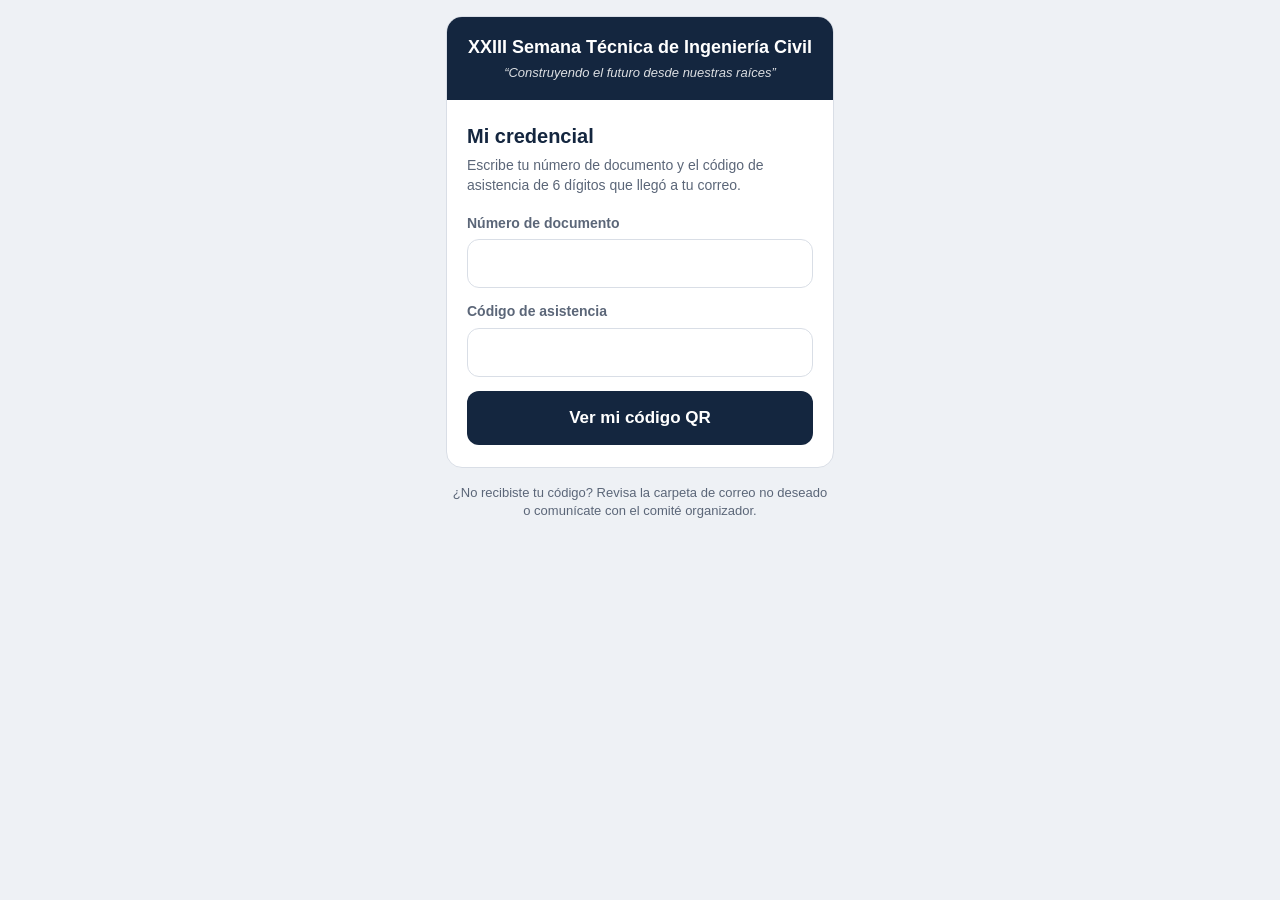
==== mi-credencial.html @ 67767542 "Create mi-credencial.html" ====
<!DOCTYPE html>
<html lang="es">
<head>
  <meta charset="utf-8">
  <meta name="viewport" content="width=device-width, initial-scale=1">
  <meta name="robots" content="noindex, nofollow">
  <title>Mi credencial — XXIII Semana Técnica de Ingeniería Civil</title>
  <style>
    :root { --azul: #14263F; --gris: #5B6678; --borde: #D9DEE6; --fondo: #EEF1F5; --rojo: #B42318; }
    * { box-sizing: border-box; }
    body { margin: 0; background: var(--fondo); color: #152033; line-height: 1.4;
      font-family: -apple-system, BlinkMacSystemFont, "Segoe UI", Roboto, Arial, sans-serif; }
    main { max-width: 420px; margin: 0 auto; padding: 16px; }
    .tarjeta { background: #fff; border: 1px solid var(--borde); border-radius: 16px; overflow: hidden; }
    .cabecera { background: var(--azul); color: #fff; padding: 18px 20px; text-align: center; }
    .evento { font-size: 18px; font-weight: 700; }
    .lema { font-size: 13px; opacity: .85; margin-top: 4px; font-style: italic; }
    .cuerpo { padding: 22px 20px; }
    h1 { font-size: 20px; margin: 0 0 6px; color: var(--azul); }
    .ayuda { color: var(--gris); font-size: 14px; margin: 0 0 18px; }
    label { display: block; font-weight: 600; font-size: 14px; color: var(--gris); margin-bottom: 14px; }
    input { display: block; width: 100%; margin-top: 6px; font-size: 18px; padding: 13px 14px;
      border: 1.5px solid var(--borde); border-radius: 12px; font-family: inherit; }
    input:focus { outline: none; border-color: var(--azul); }
    #inCodigo { letter-spacing: 6px; font-weight: 700; }
    button { width: 100%; min-height: 54px; border: 0; border-radius: 12px; background: var(--azul);
      color: #fff; font-size: 17px; font-weight: 700; font-family: inherit; cursor: pointer; }
    button:disabled { opacity: .6; }
    .error { background: #FBE4E2; color: var(--rojo); border-radius: 10px; padding: 12px 14px;
      font-weight: 600; font-size: 15px; margin-bottom: 14px; }
    .nota { color: var(--gris); font-size: 13px; margin: 16px 2px 0; text-align: center; }
  </style>
</head>
<body>
<main>
  <div class="tarjeta">
    <div class="cabecera">
      <div class="evento">XXIII Semana Técnica de Ingeniería Civil</div>
      <div class="lema">“Construyendo el futuro desde nuestras raíces”</div>
    </div>
    <div class="cuerpo">
      <h1>Mi credencial</h1>
      <p class="ayuda">Escribe tu número de documento y el código de asistencia de 6 dígitos que llegó a tu correo.</p>
      <div id="error" class="error" hidden></div>
      <label>Número de documento
        <input id="inDocumento" type="text" inputmode="numeric" autocomplete="off" maxlength="15">
      </label>
      <label>Código de asistencia
        <input id="inCodigo" type="text" inputmode="numeric" autocomplete="off" maxlength="6">
      </label>
      <button id="btnVer">Ver mi código QR</button>
    </div>
  </div>
  <p class="nota">¿No recibiste tu código? Revisa la carpeta de correo no deseado o comunícate con el comité organizador.</p>
</main>

<script>
(function () {
  'use strict';
  // ▼▼▼ La misma URL /exec que está en app.js ▼▼▼
  var API_URL = 'PEGA_AQUI_LA_URL_EXEC';
  // ▲▲▲

  var $ = function (id) { return document.getElementById(id); };

  function error(texto) {
    $('error').textContent = texto || '';
    $('error').hidden = !texto;
  }

  $('inDocumento').addEventListener('input', function () { this.value = this.value.replace(/\D/g, ''); });
  $('inCodigo').addEventListener('input', function () { this.value = this.value.replace(/\D/g, '').slice(0, 6); });
  $('inCodigo').addEventListener('keydown', function (e) { if (e.key === 'Enter') ver(); });
  $('btnVer').addEventListener('click', ver);

  function ver() {
    var doc = $('inDocumento').value.trim();
    var cod = $('inCodigo').value.trim();
    error('');
    if (doc.length < 5) { error('Escribe tu número de documento completo.'); return; }
    if (!/^\d{6}$/.test(cod)) { error('El código de asistencia debe tener 6 dígitos.'); return; }

    var b = $('btnVer');
    b.disabled = true;
    b.textContent = 'Buscando…';

    fetch(API_URL, {
      method: 'POST',
      headers: { 'Content-Type': 'text/plain;charset=utf-8' },
      body: JSON.stringify({ accion: 'miCredencial', documento: doc, codigo: cod }),
      redirect: 'follow'
    }).then(function (r) { return r.json(); })
      .then(function (res) {
        if (!res.ok) { error(res.error || 'No se pudo consultar. Intenta de nuevo.'); return; }
        var d = res.datos;
        location.href = 'credencial.html#t=' + encodeURIComponent(d.token) +
          '&c=' + encodeURIComponent(d.codigo) + '&i=' + encodeURIComponent(d.id);
      })
      .catch(function () { error('Sin conexión. Revisa tu internet e intenta de nuevo.'); })
      .then(function () { b.disabled = false; b.textContent = 'Ver mi código QR'; });
  }
})();
</script>
</body>
</html>
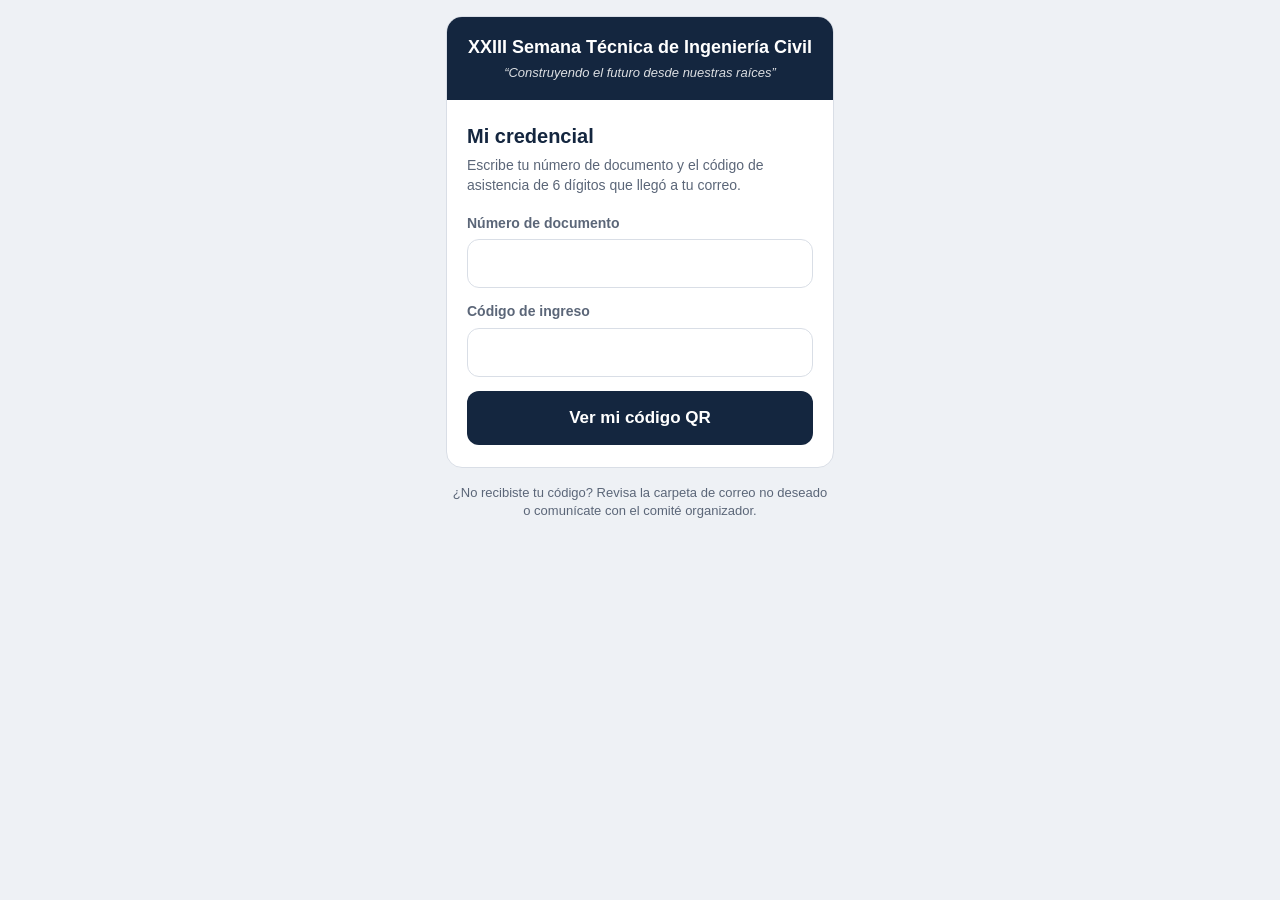
==== commit b8c18c3a: "Update mi-credencial.html" ====
--- a/mi-credencial.html
+++ b/mi-credencial.html
@@ -45,7 +45,7 @@
       <label>Número de documento
         <input id="inDocumento" type="text" inputmode="numeric" autocomplete="off" maxlength="15">
       </label>
-      <label>Código de asistencia
+      <label>Código de ingreso
         <input id="inCodigo" type="text" inputmode="numeric" autocomplete="off" maxlength="6">
       </label>
       <button id="btnVer">Ver mi código QR</button>
@@ -58,7 +58,7 @@
 (function () {
   'use strict';
   // ▼▼▼ La misma URL /exec que está en app.js ▼▼▼
-  var API_URL = 'PEGA_AQUI_LA_URL_EXEC';
+  var API_URL = 'https://script.google.com/macros/s/AKfycbwZVGNaEQ2-0Wbp7umi8O6niq4VS7rxmOLn2Gw95kd6t211WkjJc4vPGP2snJXwCpOr6Q/exec';
   // ▲▲▲
 
   var $ = function (id) { return document.getElementById(id); };
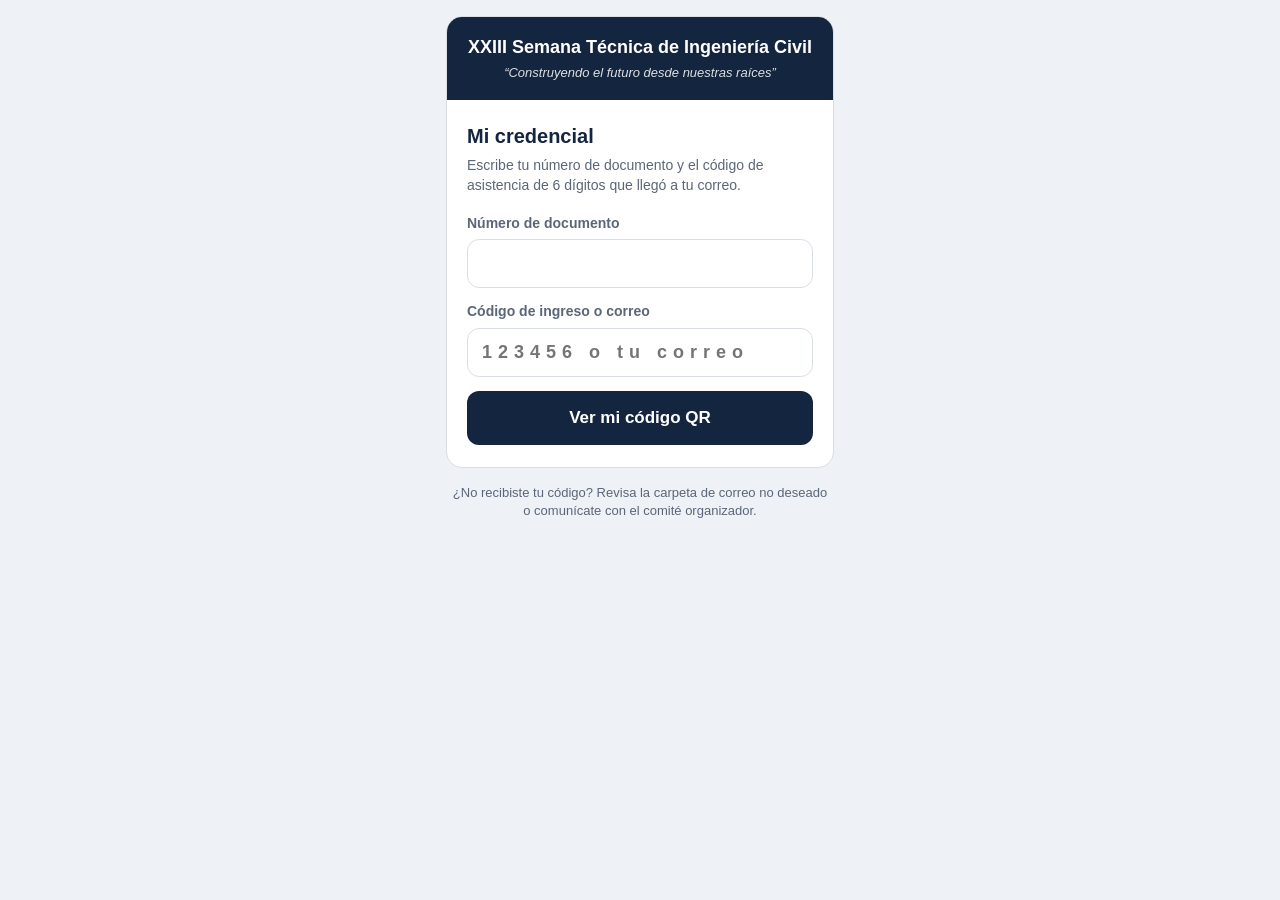
==== commit 28287a28: "Update mi-credencial.html" ====
--- a/mi-credencial.html
+++ b/mi-credencial.html
@@ -45,8 +45,8 @@
       <label>Número de documento
         <input id="inDocumento" type="text" inputmode="numeric" autocomplete="off" maxlength="15">
       </label>
-      <label>Código de ingreso
-        <input id="inCodigo" type="text" inputmode="numeric" autocomplete="off" maxlength="6">
+       <label>Código de ingreso o correo
+        <input id="inCodigo" type="text" autocomplete="off" maxlength="80" placeholder="123456 o tu correo">
       </label>
       <button id="btnVer">Ver mi código QR</button>
     </div>
@@ -69,7 +69,6 @@
   }
 
   $('inDocumento').addEventListener('input', function () { this.value = this.value.replace(/\D/g, ''); });
-  $('inCodigo').addEventListener('input', function () { this.value = this.value.replace(/\D/g, '').slice(0, 6); });
   $('inCodigo').addEventListener('keydown', function (e) { if (e.key === 'Enter') ver(); });
   $('btnVer').addEventListener('click', ver);
 
@@ -78,7 +77,7 @@
     var cod = $('inCodigo').value.trim();
     error('');
     if (doc.length < 5) { error('Escribe tu número de documento completo.'); return; }
-    if (!/^\d{6}$/.test(cod)) { error('El código de asistencia debe tener 6 dígitos.'); return; }
+     if (!/^\d{6}$/.test(cod) && cod.indexOf('@') < 1) { error('Escribe tu código de ingreso de 6 dígitos o el correo con el que te inscribiste.'); return; }
 
     var b = $('btnVer');
     b.disabled = true;
